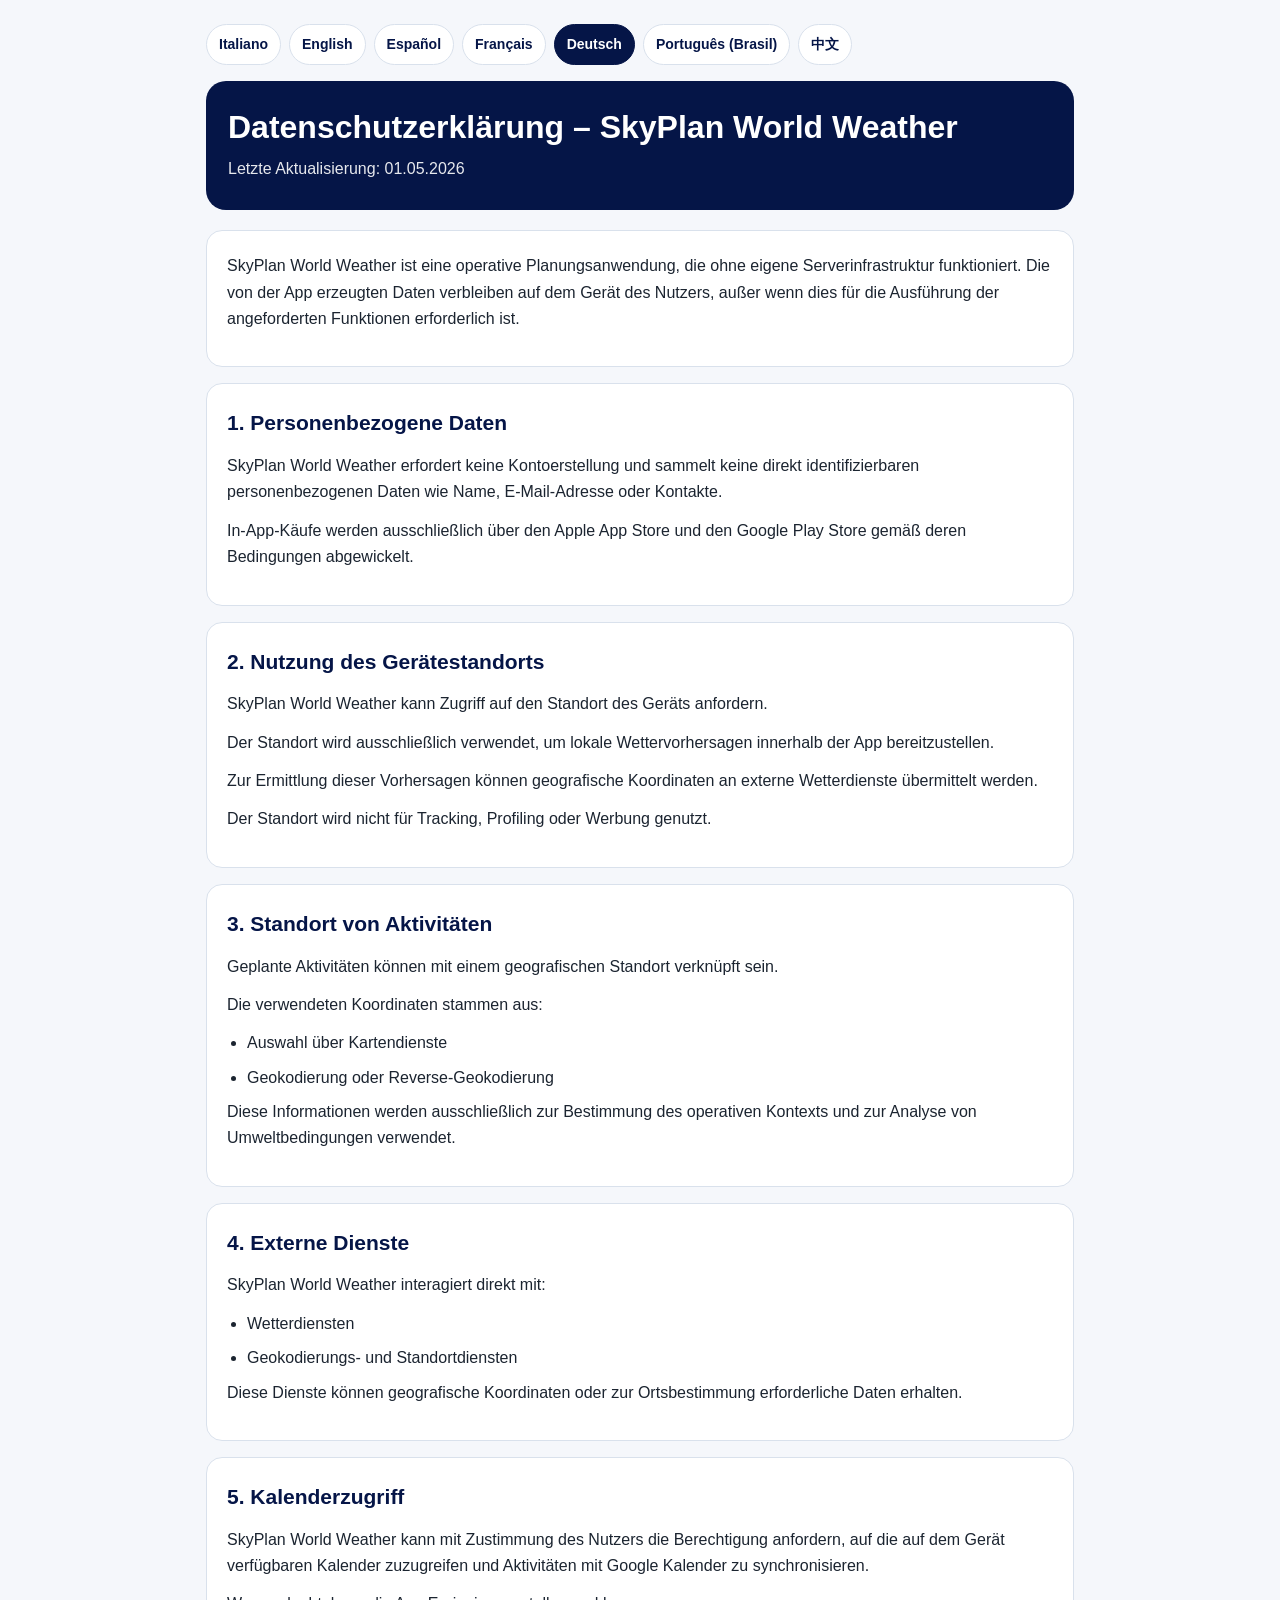
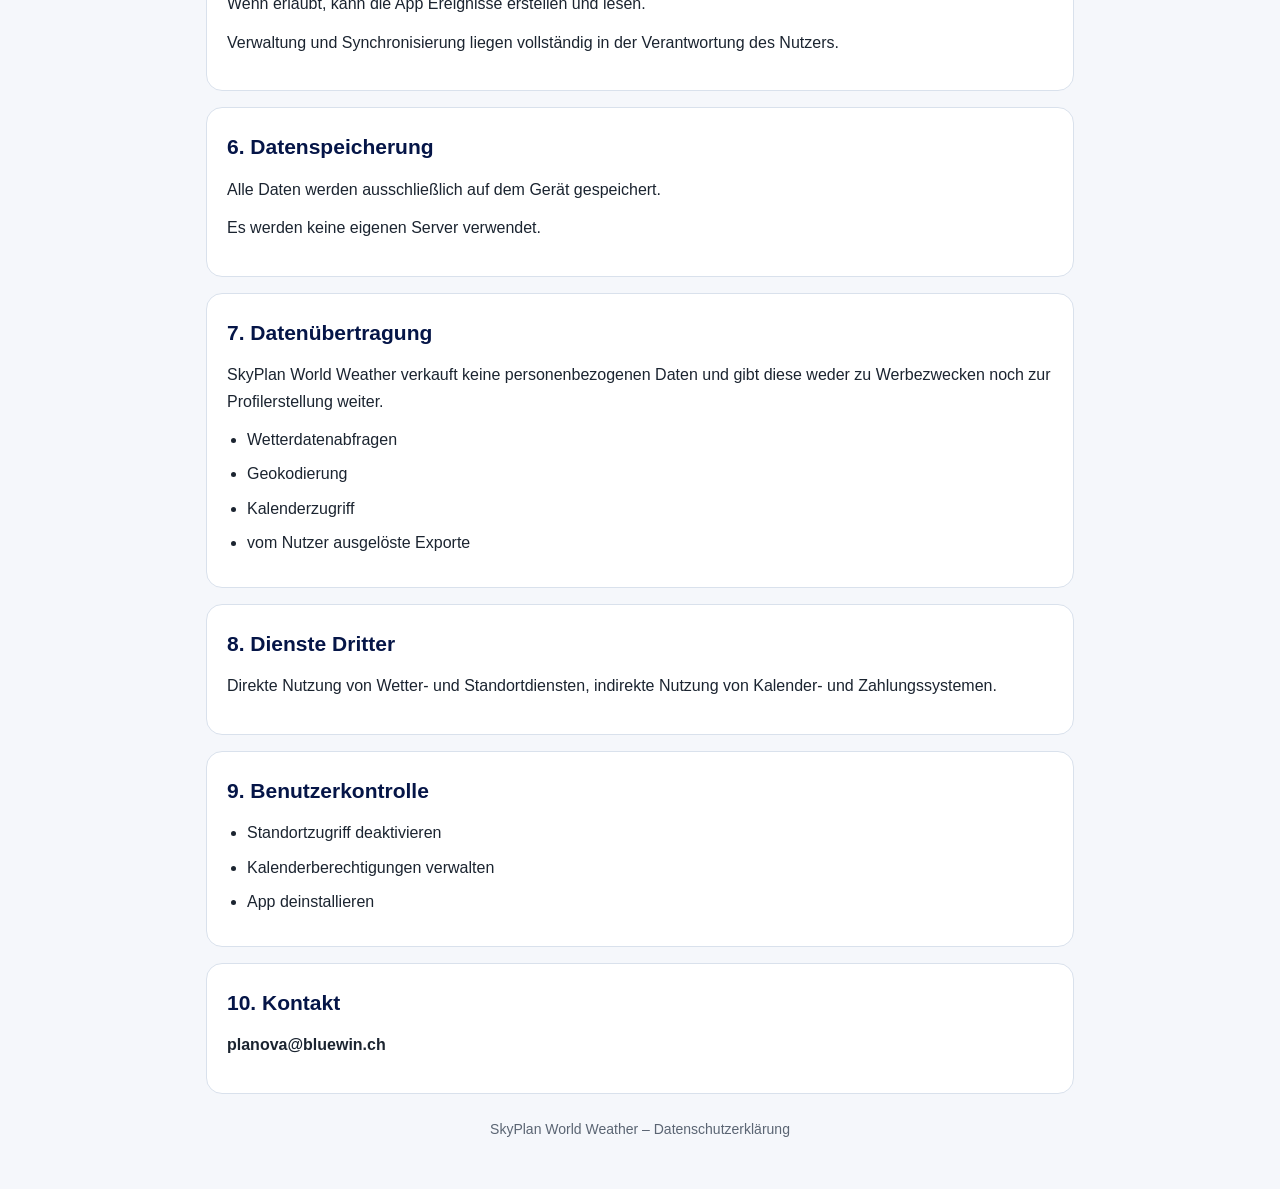
==== de.html @ e532a060 "Update de.html" ====
<!DOCTYPE html>
<html lang="de">
<head>
  <meta charset="UTF-8" />
  <meta name="viewport" content="width=device-width, initial-scale=1.0" />
  <title>SkyPlan World Weather – Datenschutzerklärung</title>
  <meta
    name="description"
    content="Offizielle Datenschutzerklärung von SkyPlan World Weather."
  />
  <style>
    :root {
      --bg: #f5f7fb;
      --surface: #ffffff;
      --text: #1b2430;
      --muted: #5b6573;
      --primary: #051547;
      --border: #d9e1ec;
      --maxw: 900px;
      --radius: 16px;
    }

    * { box-sizing: border-box; }

    html { scroll-behavior: smooth; }

    body {
      margin: 0;
      padding: 0;
      font-family: Arial, Helvetica, sans-serif;
      background: var(--bg);
      color: var(--text);
      line-height: 1.65;
    }

    .wrap {
      width: 100%;
      max-width: var(--maxw);
      margin: 0 auto;
      padding: 24px 16px 48px;
    }

    .langbar {
      display: flex;
      flex-wrap: wrap;
      gap: 8px;
      margin-bottom: 16px;
    }

    .langbar a,
    .langbar span {
      display: inline-block;
      padding: 8px 12px;
      border-radius: 999px;
      border: 1px solid var(--border);
      background: var(--surface);
      color: var(--primary);
      text-decoration: none;
      font-size: 14px;
      font-weight: 700;
    }

    .langbar span.active {
      background: var(--primary);
      color: #ffffff;
      border-color: var(--primary);
    }

    .hero {
      background: var(--primary);
      color: #ffffff;
      border-radius: 20px;
      padding: 28px 22px;
      margin-bottom: 20px;
    }

    .hero h1 {
      margin: 0 0 10px;
      font-size: 32px;
      line-height: 1.15;
    }

    .hero p {
      margin: 0;
      color: rgba(255, 255, 255, 0.9);
      font-size: 16px;
    }

    .card {
      background: var(--surface);
      border: 1px solid var(--border);
      border-radius: var(--radius);
      padding: 22px 20px;
      margin-bottom: 16px;
    }

    h2 {
      margin: 0 0 12px;
      font-size: 21px;
      color: var(--primary);
    }

    p {
      margin: 0 0 12px;
    }

    ul {
      margin: 0;
      padding-left: 20px;
    }

    li {
      margin-bottom: 8px;
    }

    .contact {
      font-weight: bold;
      word-break: break-word;
    }

    .footer {
      text-align: center;
      color: var(--muted);
      font-size: 14px;
      margin-top: 24px;
    }

    @media (max-width: 640px) {
      .hero h1 { font-size: 27px; }
      .hero p, p, li { font-size: 15px; }
      h2 { font-size: 19px; }
    }
  </style>
</head>
<body>
  <main class="wrap">
    <nav class="langbar" aria-label="Sprachauswahl">
      <a href="./it.html">Italiano</a>
      <a href="./index.html">English</a>
      <a href="./es.html">Español</a>
      <a href="./fr.html">Français</a>
      <span class="active">Deutsch</span>
      <a href="./pt-BR.html">Português (Brasil)</a>
      <a href="./zh.html">中文</a>
    </nav>

    <section class="hero">
      <h1>Datenschutzerklärung – SkyPlan World Weather</h1>
      <p>Letzte Aktualisierung: 01.05.2026</p>
    </section>

    <section class="card">
      <p>
        SkyPlan World Weather ist eine operative Planungsanwendung, die ohne eigene
        Serverinfrastruktur funktioniert. Die von der App erzeugten Daten
        verbleiben auf dem Gerät des Nutzers, außer wenn dies für die
        Ausführung der angeforderten Funktionen erforderlich ist.
      </p>
    </section>

    <section class="card">
      <h2>1. Personenbezogene Daten</h2>
      <p>
        SkyPlan World Weather erfordert keine Kontoerstellung und sammelt keine direkt
        identifizierbaren personenbezogenen Daten wie Name, E-Mail-Adresse
        oder Kontakte.
      </p>
      <p>
        In-App-Käufe werden ausschließlich über den Apple App Store und den
        Google Play Store gemäß deren Bedingungen abgewickelt.
      </p>
    </section>

    <section class="card">
      <h2>2. Nutzung des Gerätestandorts</h2>
      <p>SkyPlan World Weather kann Zugriff auf den Standort des Geräts anfordern.</p>
      <p>
        Der Standort wird ausschließlich verwendet, um lokale
        Wettervorhersagen innerhalb der App bereitzustellen.
      </p>
      <p>
        Zur Ermittlung dieser Vorhersagen können geografische Koordinaten an
        externe Wetterdienste übermittelt werden.
      </p>
      <p>
        Der Standort wird nicht für Tracking, Profiling oder Werbung genutzt.
      </p>
    </section>

    <section class="card">
      <h2>3. Standort von Aktivitäten</h2>
      <p>
        Geplante Aktivitäten können mit einem geografischen Standort verknüpft
        sein.
      </p>
      <p>Die verwendeten Koordinaten stammen aus:</p>
      <ul>
        <li>Auswahl über Kartendienste</li>
        <li>Geokodierung oder Reverse-Geokodierung</li>
      </ul>
      <p>
        Diese Informationen werden ausschließlich zur Bestimmung des
        operativen Kontexts und zur Analyse von Umweltbedingungen verwendet.
      </p>
    </section>

    <section class="card">
      <h2>4. Externe Dienste</h2>
      <p>SkyPlan World Weather interagiert direkt mit:</p>
      <ul>
        <li>Wetterdiensten</li>
        <li>Geokodierungs- und Standortdiensten</li>
      </ul>
      <p>
        Diese Dienste können geografische Koordinaten oder zur
        Ortsbestimmung erforderliche Daten erhalten.
      </p>
    </section>

    <section class="card">
      <h2>5. Kalenderzugriff</h2>
      <p>
        SkyPlan World Weather kann mit Zustimmung des Nutzers die Berechtigung anfordern, auf die auf dem Gerät verfügbaren Kalender zuzugreifen und Aktivitäten mit Google Kalender zu synchronisieren.
      </p>
      <p>
        Wenn erlaubt, kann die App Ereignisse erstellen und lesen.
      </p>
      <p>
        Verwaltung und Synchronisierung liegen vollständig in der
        Verantwortung des Nutzers.
      </p>
    </section>

    <section class="card">
      <h2>6. Datenspeicherung</h2>
      <p>
        Alle Daten werden ausschließlich auf dem Gerät gespeichert.
      </p>
      <p>
        Es werden keine eigenen Server verwendet.
      </p>
    </section>

    <section class="card">
      <h2>7. Datenübertragung</h2>
      <p>SkyPlan World Weather verkauft keine personenbezogenen Daten und gibt diese weder zu Werbezwecken noch zur Profilerstellung weiter.</p>
      <ul>
        <li>Wetterdatenabfragen</li>
        <li>Geokodierung</li>
        <li>Kalenderzugriff</li>
        <li>vom Nutzer ausgelöste Exporte</li>
      </ul>
    </section>

    <section class="card">
      <h2>8. Dienste Dritter</h2>
      <p>
        Direkte Nutzung von Wetter- und Standortdiensten, indirekte Nutzung von
        Kalender- und Zahlungssystemen.
      </p>
    </section>

    <section class="card">
      <h2>9. Benutzerkontrolle</h2>
      <ul>
        <li>Standortzugriff deaktivieren</li>
        <li>Kalenderberechtigungen verwalten</li>
        <li>App deinstallieren</li>
      </ul>
    </section>

    <section class="card">
      <h2>10. Kontakt</h2>
      <p class="contact">planova@bluewin.ch</p>
    </section>

    <div class="footer">
      SkyPlan World Weather – Datenschutzerklärung
    </div>
  </main>
</body>
</html>
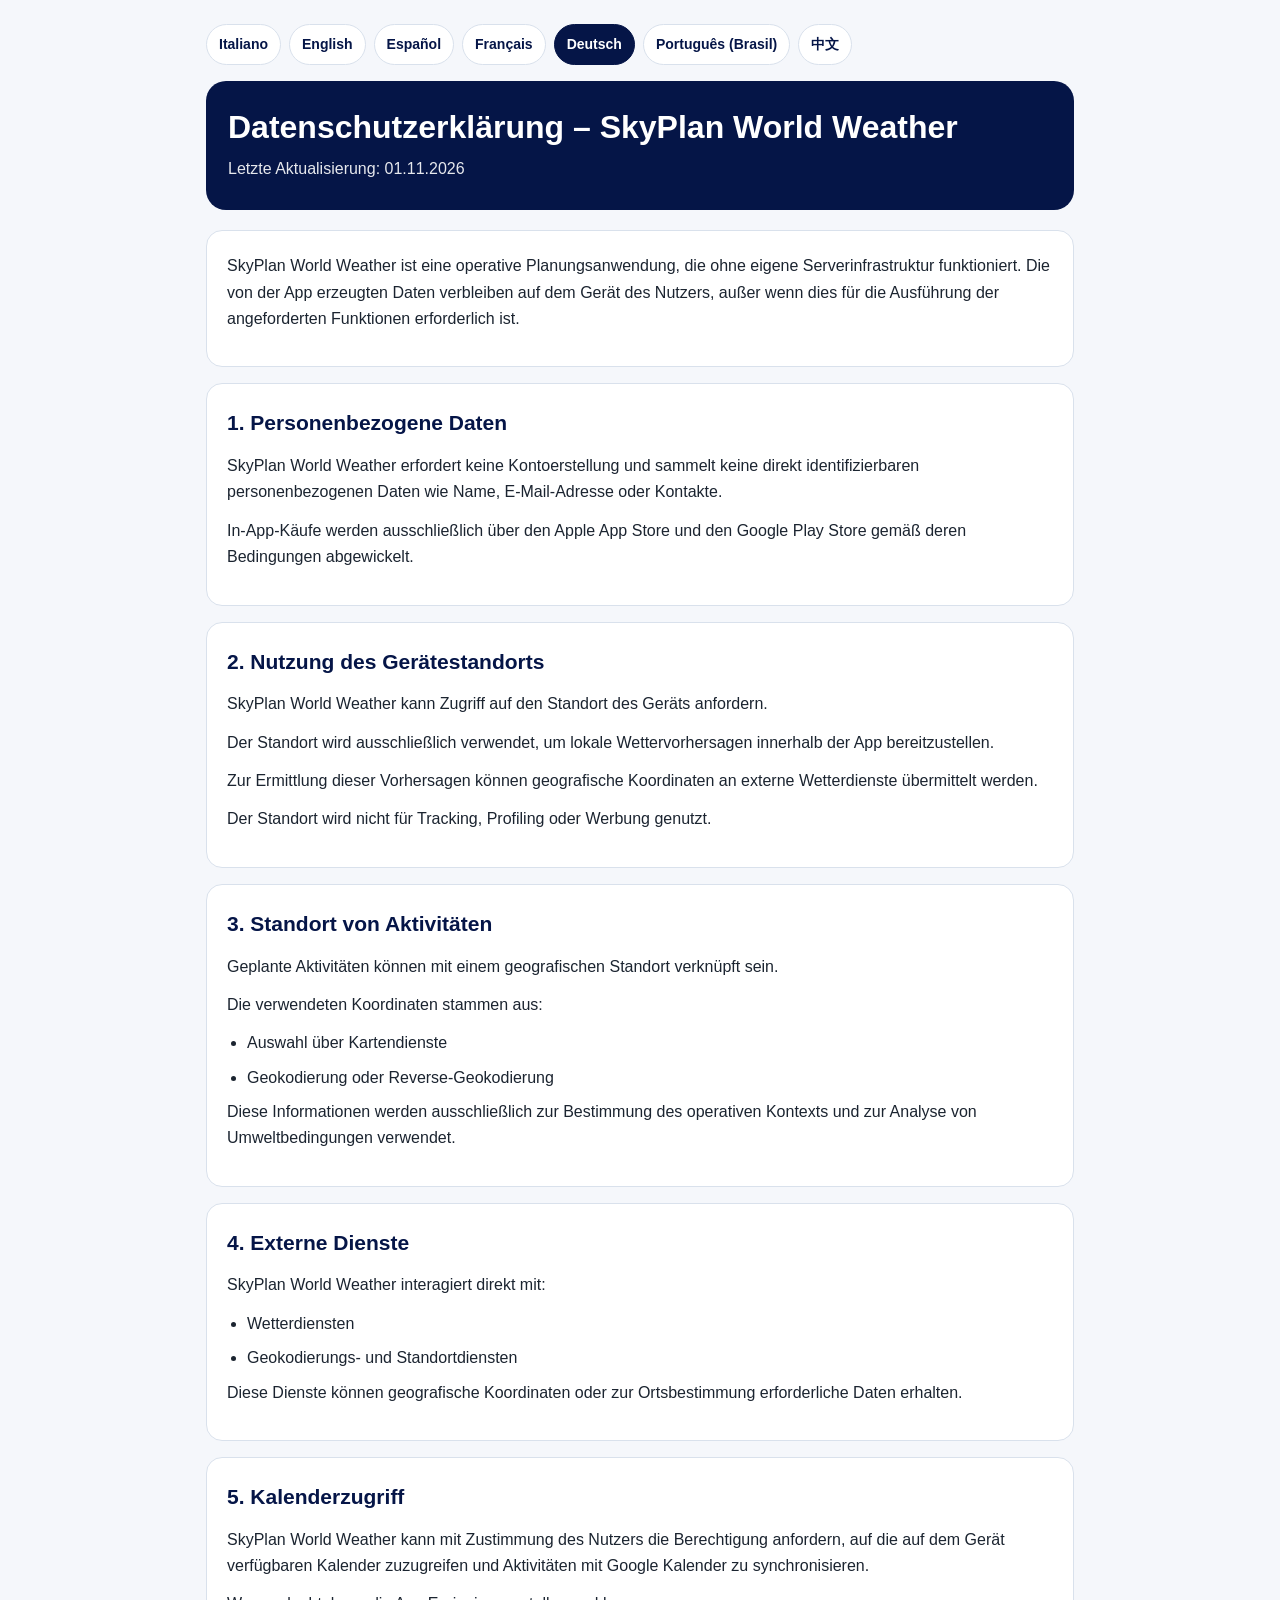
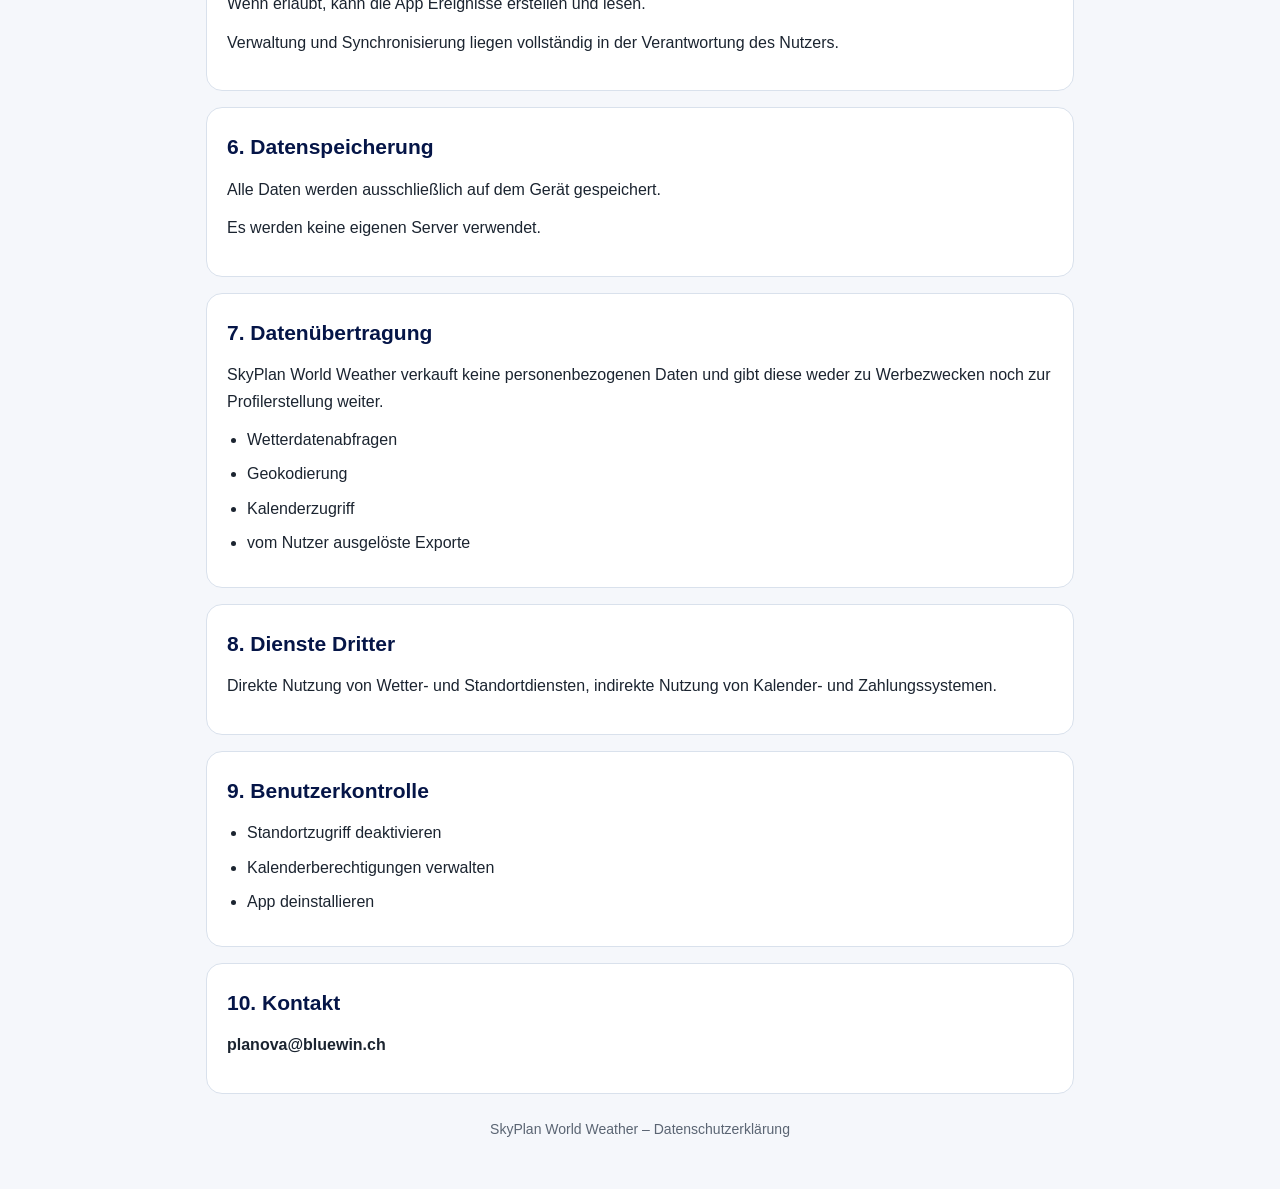
==== commit 3ccf5e13: "Update de.html" ====
--- a/de.html
+++ b/de.html
@@ -146,7 +146,7 @@
 
     <section class="hero">
       <h1>Datenschutzerklärung – SkyPlan World Weather</h1>
-      <p>Letzte Aktualisierung: 01.05.2026</p>
+      <p>Letzte Aktualisierung: 01.11.2026</p>
     </section>
 
     <section class="card">
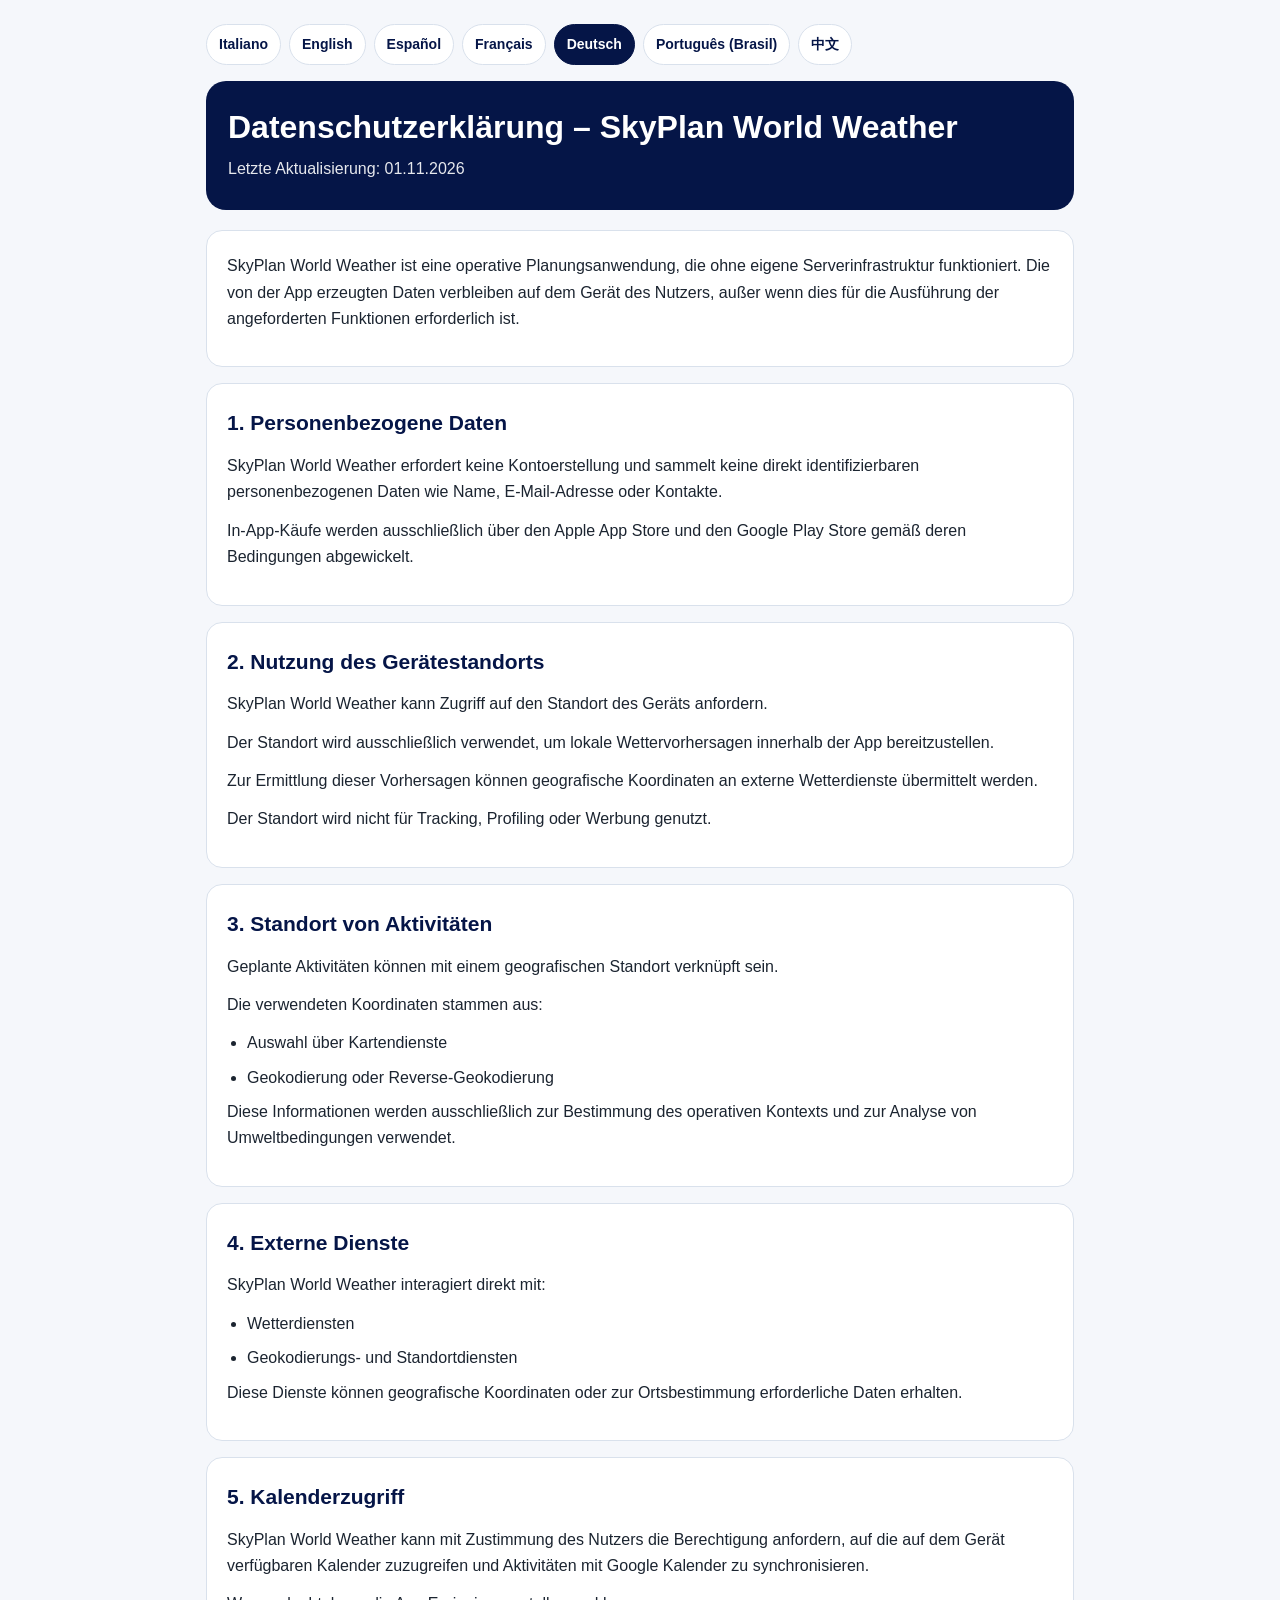
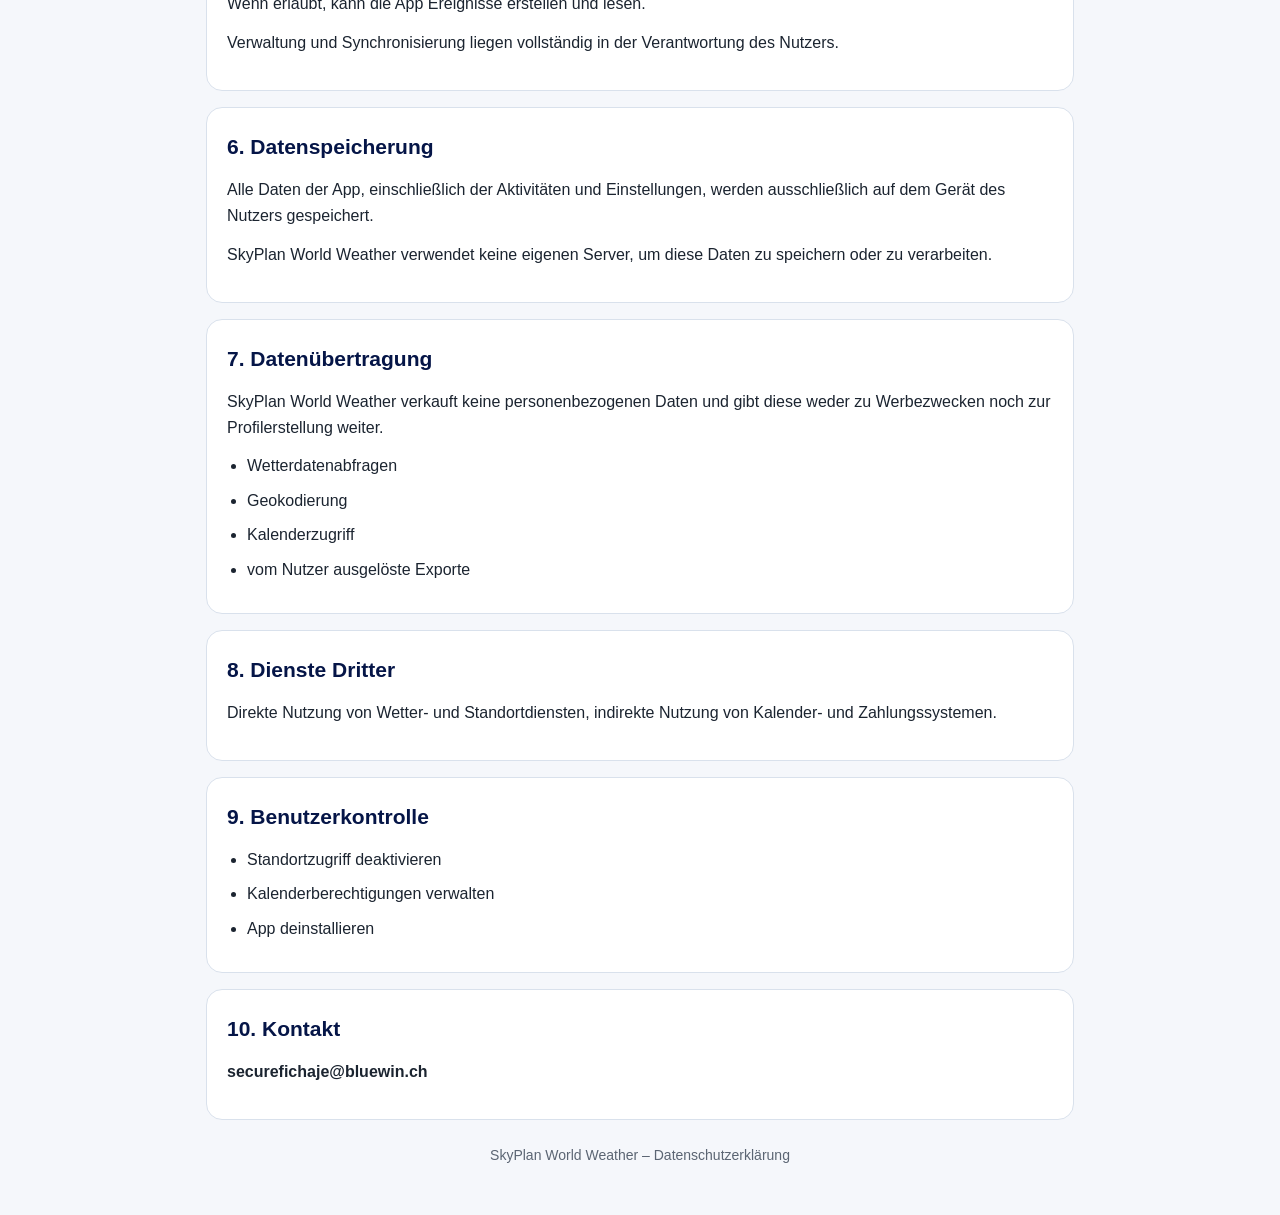
==== commit 0830049f: "Update de.html" ====
--- a/de.html
+++ b/de.html
@@ -234,10 +234,10 @@
     <section class="card">
       <h2>6. Datenspeicherung</h2>
       <p>
-        Alle Daten werden ausschließlich auf dem Gerät gespeichert.
-      </p>
-      <p>
-        Es werden keine eigenen Server verwendet.
+        Alle Daten der App, einschließlich der Aktivitäten und Einstellungen, werden ausschließlich auf dem Gerät des Nutzers gespeichert.
+      </p>
+      <p>
+        SkyPlan World Weather verwendet keine eigenen Server, um diese Daten zu speichern oder zu verarbeiten.
       </p>
     </section>
 
@@ -271,7 +271,7 @@
 
     <section class="card">
       <h2>10. Kontakt</h2>
-      <p class="contact">planova@bluewin.ch</p>
+      <p class="contact">securefichaje@bluewin.ch</p>
     </section>
 
     <div class="footer">
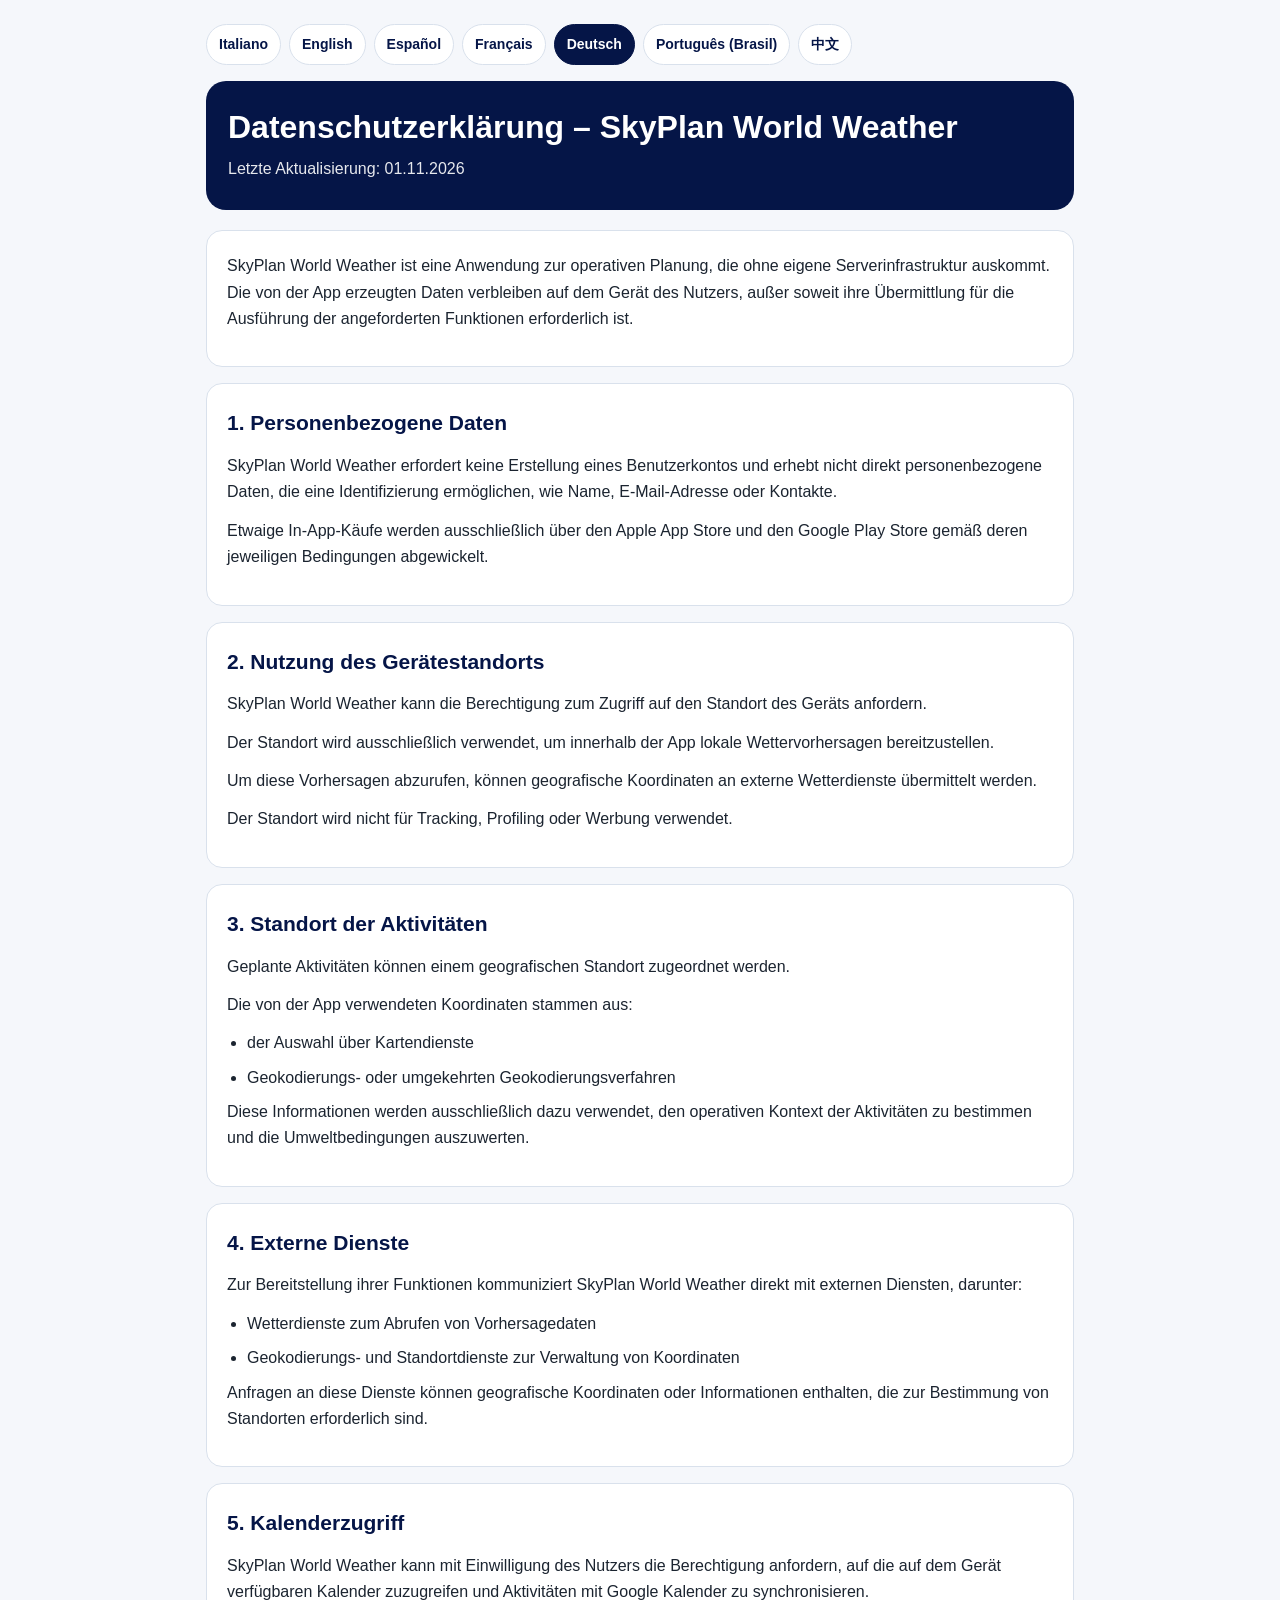
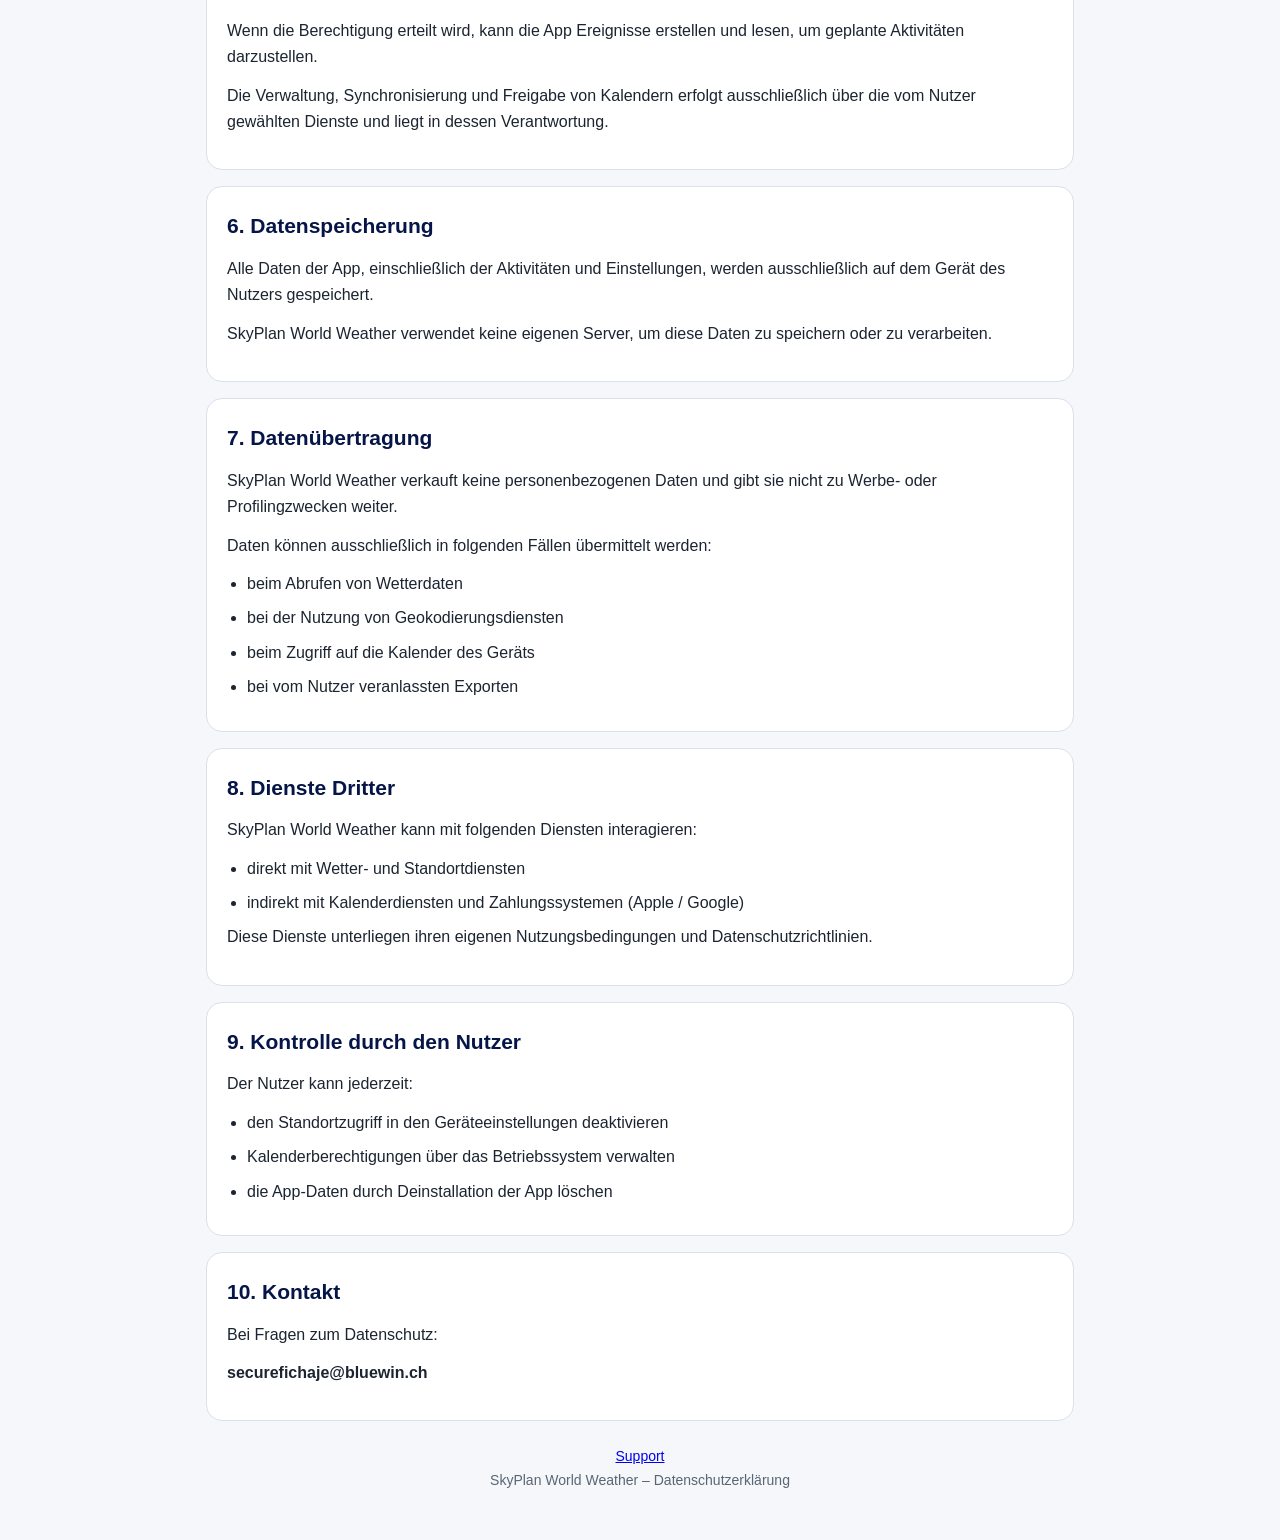
==== commit 933ffc2a: "Add files via upload" ====
--- a/de.html
+++ b/de.html
@@ -150,132 +150,100 @@
     </section>
 
     <section class="card">
-      <p>
-        SkyPlan World Weather ist eine operative Planungsanwendung, die ohne eigene
-        Serverinfrastruktur funktioniert. Die von der App erzeugten Daten
-        verbleiben auf dem Gerät des Nutzers, außer wenn dies für die
-        Ausführung der angeforderten Funktionen erforderlich ist.
-      </p>
-    </section>
-
-    <section class="card">
-      <h2>1. Personenbezogene Daten</h2>
-      <p>
-        SkyPlan World Weather erfordert keine Kontoerstellung und sammelt keine direkt
-        identifizierbaren personenbezogenen Daten wie Name, E-Mail-Adresse
-        oder Kontakte.
-      </p>
-      <p>
-        In-App-Käufe werden ausschließlich über den Apple App Store und den
-        Google Play Store gemäß deren Bedingungen abgewickelt.
-      </p>
-    </section>
-
-    <section class="card">
-      <h2>2. Nutzung des Gerätestandorts</h2>
-      <p>SkyPlan World Weather kann Zugriff auf den Standort des Geräts anfordern.</p>
-      <p>
-        Der Standort wird ausschließlich verwendet, um lokale
-        Wettervorhersagen innerhalb der App bereitzustellen.
-      </p>
-      <p>
-        Zur Ermittlung dieser Vorhersagen können geografische Koordinaten an
-        externe Wetterdienste übermittelt werden.
-      </p>
-      <p>
-        Der Standort wird nicht für Tracking, Profiling oder Werbung genutzt.
-      </p>
-    </section>
-
-    <section class="card">
-      <h2>3. Standort von Aktivitäten</h2>
-      <p>
-        Geplante Aktivitäten können mit einem geografischen Standort verknüpft
-        sein.
-      </p>
-      <p>Die verwendeten Koordinaten stammen aus:</p>
-      <ul>
-        <li>Auswahl über Kartendienste</li>
-        <li>Geokodierung oder Reverse-Geokodierung</li>
-      </ul>
-      <p>
-        Diese Informationen werden ausschließlich zur Bestimmung des
-        operativen Kontexts und zur Analyse von Umweltbedingungen verwendet.
-      </p>
-    </section>
-
-    <section class="card">
-      <h2>4. Externe Dienste</h2>
-      <p>SkyPlan World Weather interagiert direkt mit:</p>
-      <ul>
-        <li>Wetterdiensten</li>
-        <li>Geokodierungs- und Standortdiensten</li>
-      </ul>
-      <p>
-        Diese Dienste können geografische Koordinaten oder zur
-        Ortsbestimmung erforderliche Daten erhalten.
-      </p>
-    </section>
-
-    <section class="card">
-      <h2>5. Kalenderzugriff</h2>
-      <p>
-        SkyPlan World Weather kann mit Zustimmung des Nutzers die Berechtigung anfordern, auf die auf dem Gerät verfügbaren Kalender zuzugreifen und Aktivitäten mit Google Kalender zu synchronisieren.
-      </p>
-      <p>
-        Wenn erlaubt, kann die App Ereignisse erstellen und lesen.
-      </p>
-      <p>
-        Verwaltung und Synchronisierung liegen vollständig in der
-        Verantwortung des Nutzers.
-      </p>
-    </section>
-
-    <section class="card">
-      <h2>6. Datenspeicherung</h2>
-      <p>
-        Alle Daten der App, einschließlich der Aktivitäten und Einstellungen, werden ausschließlich auf dem Gerät des Nutzers gespeichert.
-      </p>
-      <p>
-        SkyPlan World Weather verwendet keine eigenen Server, um diese Daten zu speichern oder zu verarbeiten.
-      </p>
-    </section>
-
-    <section class="card">
-      <h2>7. Datenübertragung</h2>
-      <p>SkyPlan World Weather verkauft keine personenbezogenen Daten und gibt diese weder zu Werbezwecken noch zur Profilerstellung weiter.</p>
-      <ul>
-        <li>Wetterdatenabfragen</li>
-        <li>Geokodierung</li>
-        <li>Kalenderzugriff</li>
-        <li>vom Nutzer ausgelöste Exporte</li>
-      </ul>
-    </section>
-
-    <section class="card">
-      <h2>8. Dienste Dritter</h2>
-      <p>
-        Direkte Nutzung von Wetter- und Standortdiensten, indirekte Nutzung von
-        Kalender- und Zahlungssystemen.
-      </p>
-    </section>
-
-    <section class="card">
-      <h2>9. Benutzerkontrolle</h2>
-      <ul>
-        <li>Standortzugriff deaktivieren</li>
-        <li>Kalenderberechtigungen verwalten</li>
-        <li>App deinstallieren</li>
-      </ul>
-    </section>
-
-    <section class="card">
-      <h2>10. Kontakt</h2>
-      <p class="contact">securefichaje@bluewin.ch</p>
-    </section>
+<p>SkyPlan World Weather ist eine Anwendung zur operativen Planung, die ohne eigene Serverinfrastruktur auskommt. Die von der App erzeugten Daten verbleiben auf dem Gerät des Nutzers, außer soweit ihre Übermittlung für die Ausführung der angeforderten Funktionen erforderlich ist.</p>
+</section>
+
+    <section class="card">
+<h2>1. Personenbezogene Daten</h2>
+<p>SkyPlan World Weather erfordert keine Erstellung eines Benutzerkontos und erhebt nicht direkt personenbezogene Daten, die eine Identifizierung ermöglichen, wie Name, E-Mail-Adresse oder Kontakte.</p>
+<p>Etwaige In-App-Käufe werden ausschließlich über den Apple App Store und den Google Play Store gemäß deren jeweiligen Bedingungen abgewickelt.</p>
+</section>
+
+    <section class="card">
+<h2>2. Nutzung des Gerätestandorts</h2>
+<p>SkyPlan World Weather kann die Berechtigung zum Zugriff auf den Standort des Geräts anfordern.</p>
+<p>Der Standort wird ausschließlich verwendet, um innerhalb der App lokale Wettervorhersagen bereitzustellen.</p>
+<p>Um diese Vorhersagen abzurufen, können geografische Koordinaten an externe Wetterdienste übermittelt werden.</p>
+<p>Der Standort wird nicht für Tracking, Profiling oder Werbung verwendet.</p>
+</section>
+
+    <section class="card">
+<h2>3. Standort der Aktivitäten</h2>
+<p>Geplante Aktivitäten können einem geografischen Standort zugeordnet werden.</p>
+<p>Die von der App verwendeten Koordinaten stammen aus:</p>
+<ul>
+<li>der Auswahl über Kartendienste</li>
+<li>Geokodierungs- oder umgekehrten Geokodierungsverfahren</li>
+</ul>
+<p>Diese Informationen werden ausschließlich dazu verwendet, den operativen Kontext der Aktivitäten zu bestimmen und die Umweltbedingungen auszuwerten.</p>
+</section>
+
+    <section class="card">
+<h2>4. Externe Dienste</h2>
+<p>Zur Bereitstellung ihrer Funktionen kommuniziert SkyPlan World Weather direkt mit externen Diensten, darunter:</p>
+<ul>
+<li>Wetterdienste zum Abrufen von Vorhersagedaten</li>
+<li>Geokodierungs- und Standortdienste zur Verwaltung von Koordinaten</li>
+</ul>
+<p>Anfragen an diese Dienste können geografische Koordinaten oder Informationen enthalten, die zur Bestimmung von Standorten erforderlich sind.</p>
+</section>
+
+    <section class="card">
+<h2>5. Kalenderzugriff</h2>
+<p>SkyPlan World Weather kann mit Einwilligung des Nutzers die Berechtigung anfordern, auf die auf dem Gerät verfügbaren Kalender zuzugreifen und Aktivitäten mit Google Kalender zu synchronisieren.</p>
+<p>Wenn die Berechtigung erteilt wird, kann die App Ereignisse erstellen und lesen, um geplante Aktivitäten darzustellen.</p>
+<p>Die Verwaltung, Synchronisierung und Freigabe von Kalendern erfolgt ausschließlich über die vom Nutzer gewählten Dienste und liegt in dessen Verantwortung.</p>
+</section>
+
+    <section class="card">
+<h2>6. Datenspeicherung</h2>
+<p>Alle Daten der App, einschließlich der Aktivitäten und Einstellungen, werden ausschließlich auf dem Gerät des Nutzers gespeichert.</p>
+<p>SkyPlan World Weather verwendet keine eigenen Server, um diese Daten zu speichern oder zu verarbeiten.</p>
+</section>
+
+    <section class="card">
+<h2>7. Datenübertragung</h2>
+<p>SkyPlan World Weather verkauft keine personenbezogenen Daten und gibt sie nicht zu Werbe- oder Profilingzwecken weiter.</p>
+<p>Daten können ausschließlich in folgenden Fällen übermittelt werden:</p>
+<ul>
+<li>beim Abrufen von Wetterdaten</li>
+<li>bei der Nutzung von Geokodierungsdiensten</li>
+<li>beim Zugriff auf die Kalender des Geräts</li>
+<li>bei vom Nutzer veranlassten Exporten</li>
+</ul>
+</section>
+
+    <section class="card">
+<h2>8. Dienste Dritter</h2>
+<p>SkyPlan World Weather kann mit folgenden Diensten interagieren:</p>
+<ul>
+<li>direkt mit Wetter- und Standortdiensten</li>
+<li>indirekt mit Kalenderdiensten und Zahlungssystemen (Apple / Google)</li>
+</ul>
+<p>Diese Dienste unterliegen ihren eigenen Nutzungsbedingungen und Datenschutzrichtlinien.</p>
+</section>
+
+    <section class="card">
+<h2>9. Kontrolle durch den Nutzer</h2>
+<p>Der Nutzer kann jederzeit:</p>
+<ul>
+<li>den Standortzugriff in den Geräteeinstellungen deaktivieren</li>
+<li>Kalenderberechtigungen über das Betriebssystem verwalten</li>
+<li>die App-Daten durch Deinstallation der App löschen</li>
+</ul>
+</section>
+
+    <section class="card">
+<h2>10. Kontakt</h2>
+<p>Bei Fragen zum Datenschutz:</p>
+<p class="contact">securefichaje@bluewin.ch</p>
+</section>
 
     <div class="footer">
+      <a href="./support.html#de">Support</a>
+      <div>
       SkyPlan World Weather – Datenschutzerklärung
+      </div>
     </div>
   </main>
 </body>
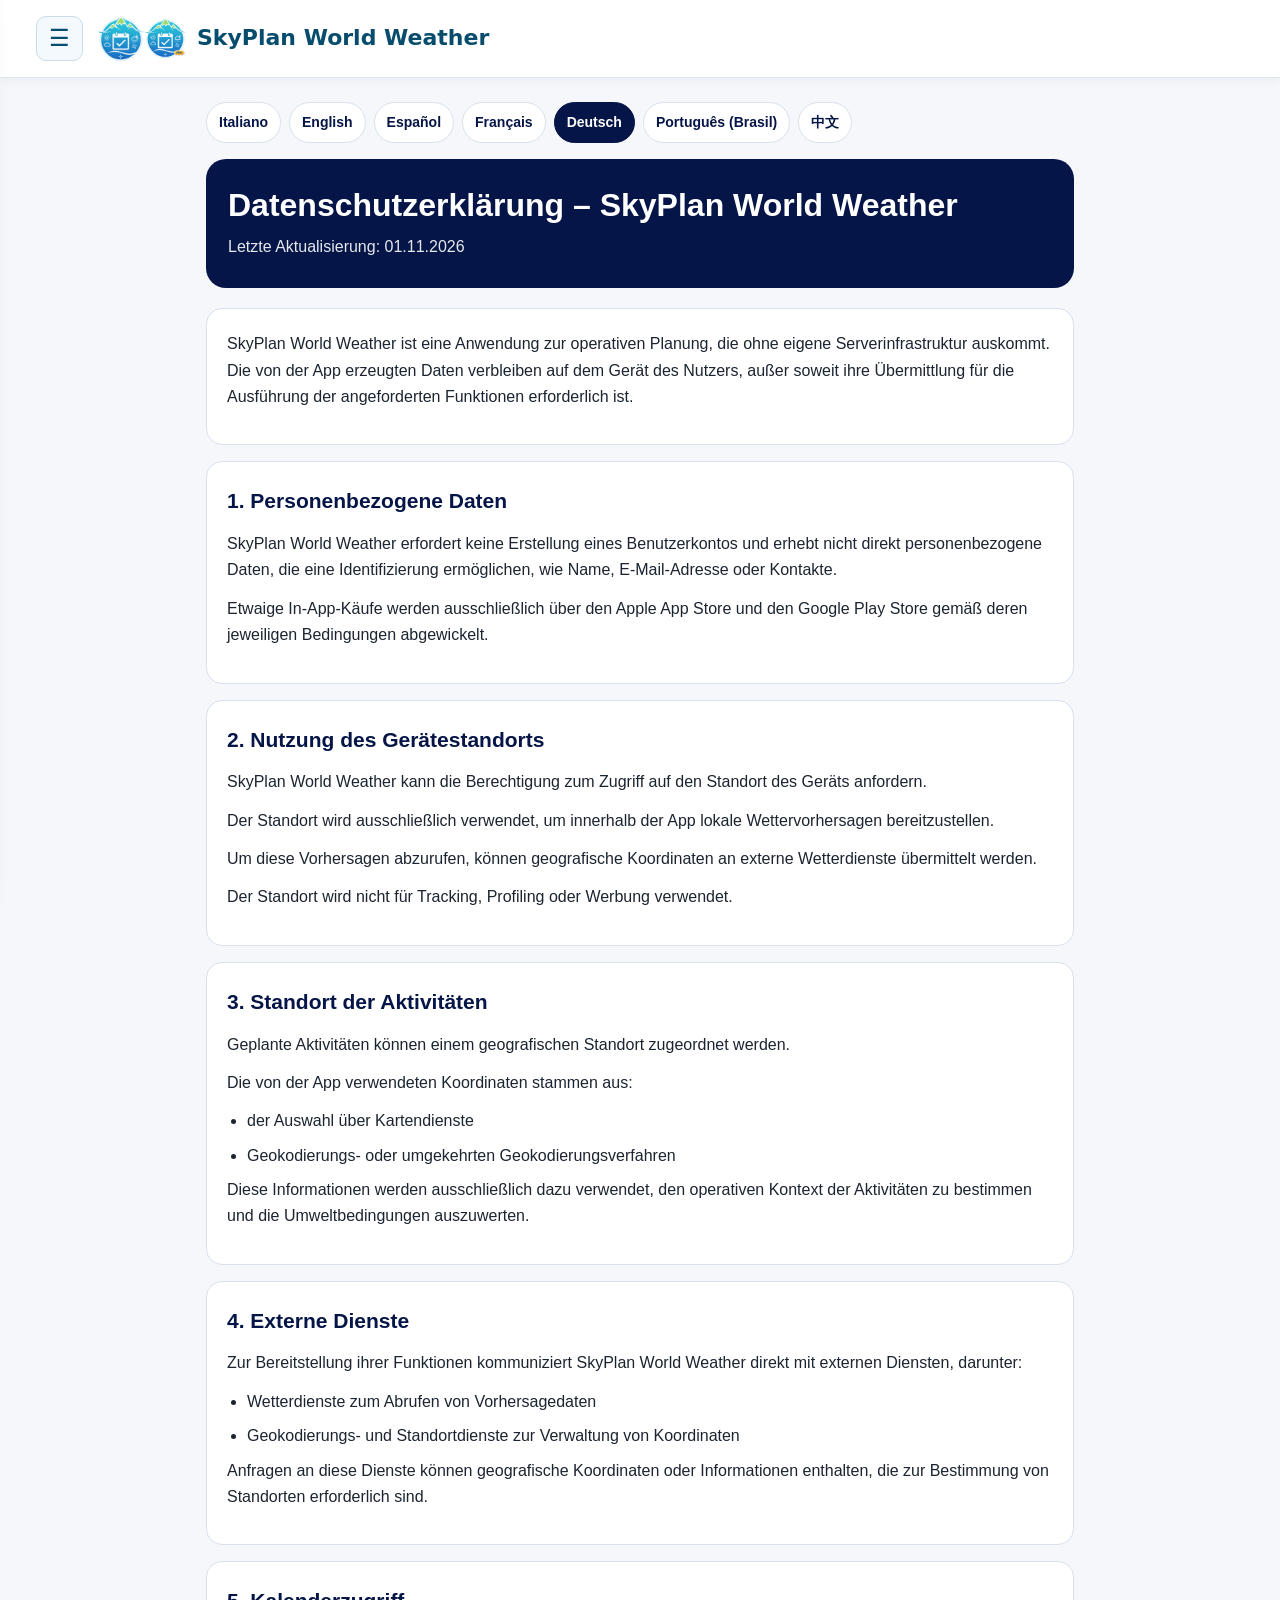
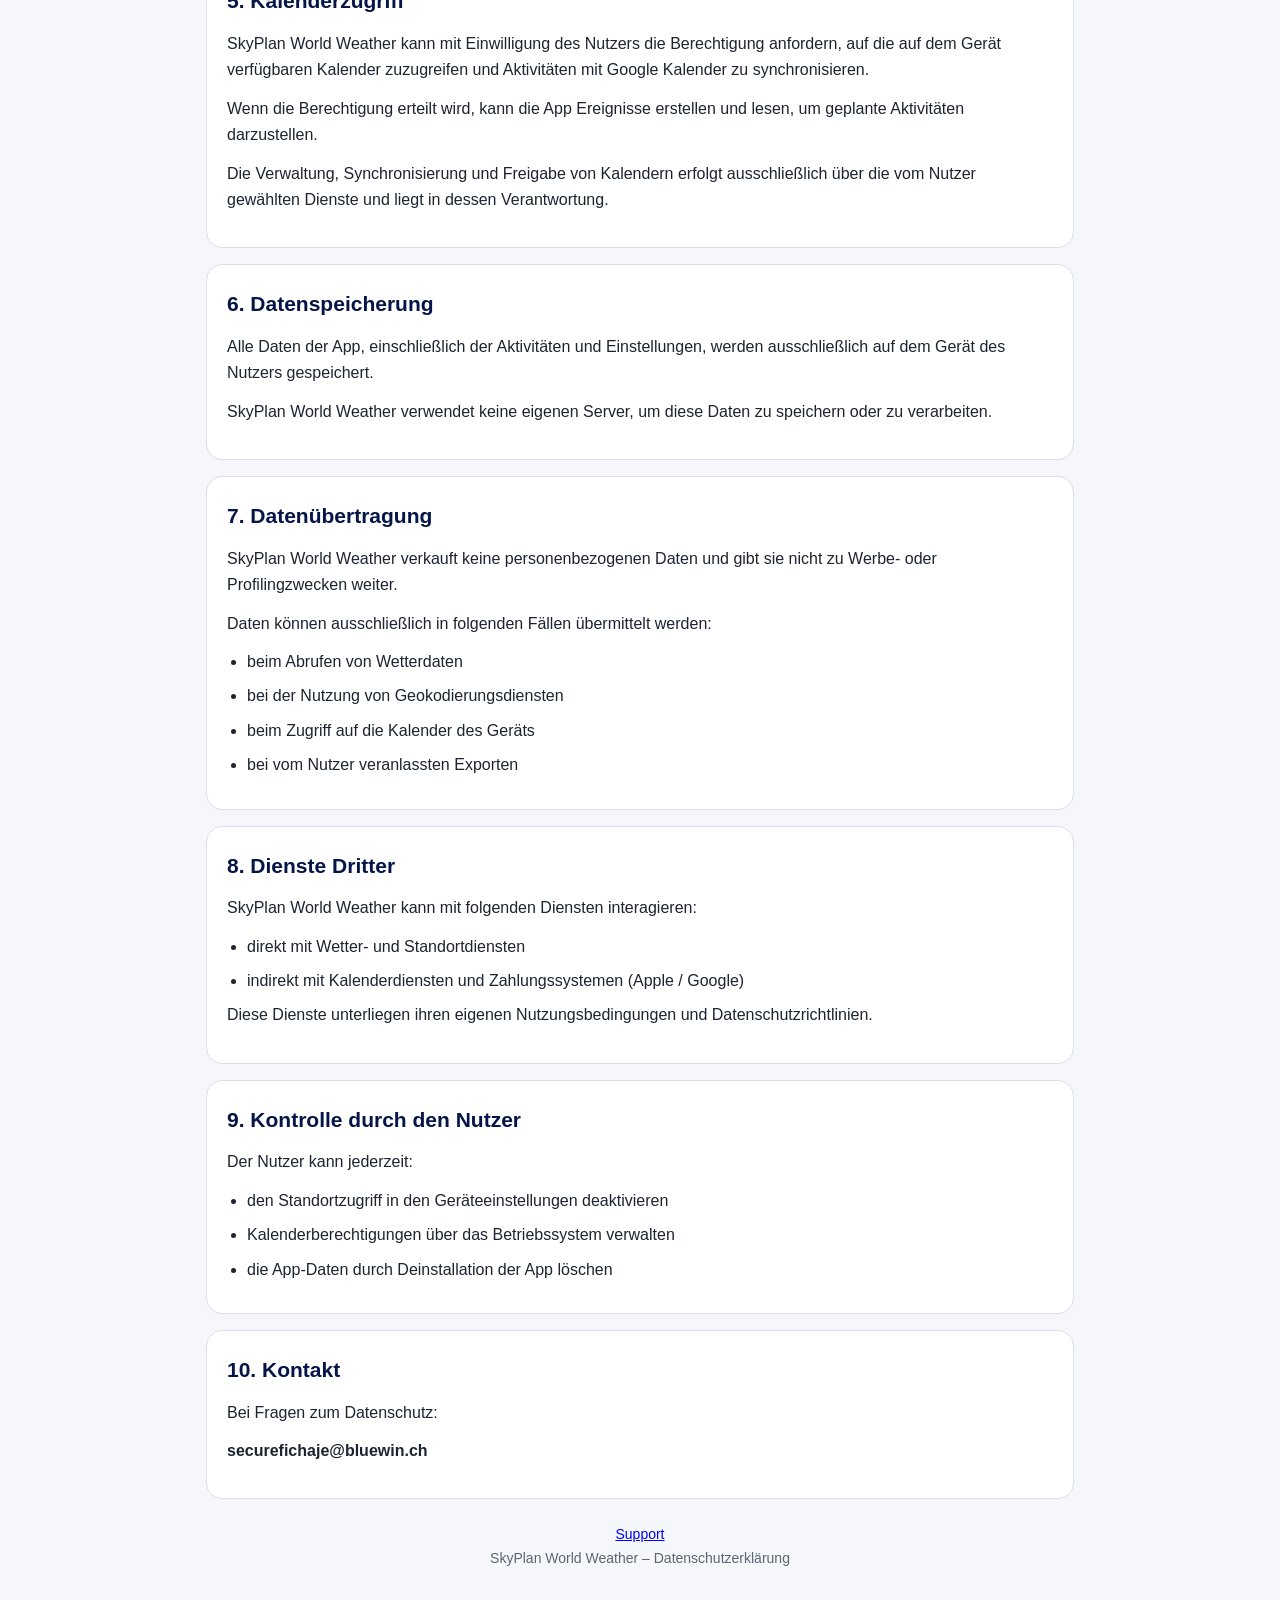
==== commit df85ead6: "Add files via upload" ====
--- a/de.html
+++ b/de.html
@@ -131,6 +131,7 @@
       h2 { font-size: 19px; }
     }
   </style>
+<link rel="stylesheet" href="./navigation.css">
 </head>
 <body>
   <main class="wrap">
@@ -145,7 +146,7 @@
     </nav>
 
     <section class="hero">
-      <h1>Datenschutzerklärung – SkyPlan World Weather</h1>
+      <h1 id="privacy">Datenschutzerklärung – SkyPlan World Weather</h1>
       <p>Letzte Aktualisierung: 01.11.2026</p>
     </section>
 
@@ -246,5 +247,6 @@
       </div>
     </div>
   </main>
+<script src="./navigation.js" defer></script>
 </body>
 </html>
--- a/navigation.css
+++ b/navigation.css
@@ -0,0 +1,15 @@
+/* SkyPlan shared site navigation */
+:root{--sp-blue:#058ac5;--sp-ink:#064c6c;--sp-border:#dce7ef}
+body{padding-top:78px!important}
+.sp-header{position:fixed;z-index:1001;top:0;left:0;right:0;height:78px;background:#fff;border-bottom:1px solid var(--sp-border);box-shadow:0 2px 10px #003b5d10;display:flex;align-items:center;gap:14px;padding:9px clamp(14px,3vw,36px);font-family:system-ui,-apple-system,'Segoe UI',sans-serif;line-height:1.2}
+.sp-menu-button{border:1px solid #c9dce7;background:#f3f9fc;color:var(--sp-ink);border-radius:10px;padding:10px 12px;font-size:23px;cursor:pointer;line-height:1}
+.sp-brand{display:flex;align-items:center;gap:10px;text-decoration:none!important;color:var(--sp-ink)!important;font-weight:800;font-size:clamp(15px,2.4vw,22px)}
+.sp-brand img{width:48px;height:48px;object-fit:contain}.sp-brand .sp-pro{width:43px;height:43px;margin-left:-11px}
+.sp-sidebar{position:fixed;z-index:1003;top:0;bottom:0;left:0;width:min(295px,88vw);padding:22px 17px;background:#fff;box-shadow:6px 0 30px #002b4b30;transform:translateX(-110%);transition:transform .22s ease;overflow-y:auto;font:16px/1.5 system-ui,-apple-system,'Segoe UI',sans-serif}
+.sp-sidebar.sp-open{transform:translateX(0)}.sp-sidehead{display:flex;align-items:center;justify-content:space-between;gap:8px;color:var(--sp-ink);font-size:19px;font-weight:800;margin-bottom:22px}.sp-close{border:0;background:#eef6fa;border-radius:9px;font-size:26px;cursor:pointer;padding:3px 10px;color:var(--sp-ink)}
+.sp-nav a{display:block;padding:12px 14px;margin:4px 0;border-radius:10px;text-decoration:none!important;color:#18445c!important;font-weight:600}.sp-nav a:hover,.sp-nav a.sp-current{background:#e6f6fc;color:#0076b1!important}.sp-nav small{display:block;margin:20px 14px 8px;color:#657b88;text-transform:uppercase;letter-spacing:.05em;font-size:11px;font-weight:700}
+.sp-overlay{position:fixed;z-index:1002;inset:0;background:#001d30a6;display:none}.sp-overlay.sp-open{display:block}
+body.sp-no-scroll{overflow:hidden}
+@media(max-width:500px){.sp-header{height:68px;padding:8px 12px;gap:9px}body{padding-top:68px!important}.sp-brand img{width:38px;height:38px}.sp-brand .sp-pro{width:35px;height:35px;margin-left:-10px}.sp-brand{font-size:15px}.sp-menu-button{font-size:20px;padding:8px 10px}}
+/* Existing EULA top bar duplicated by the shared header */
+body.sp-has-navigation .top{display:none}
